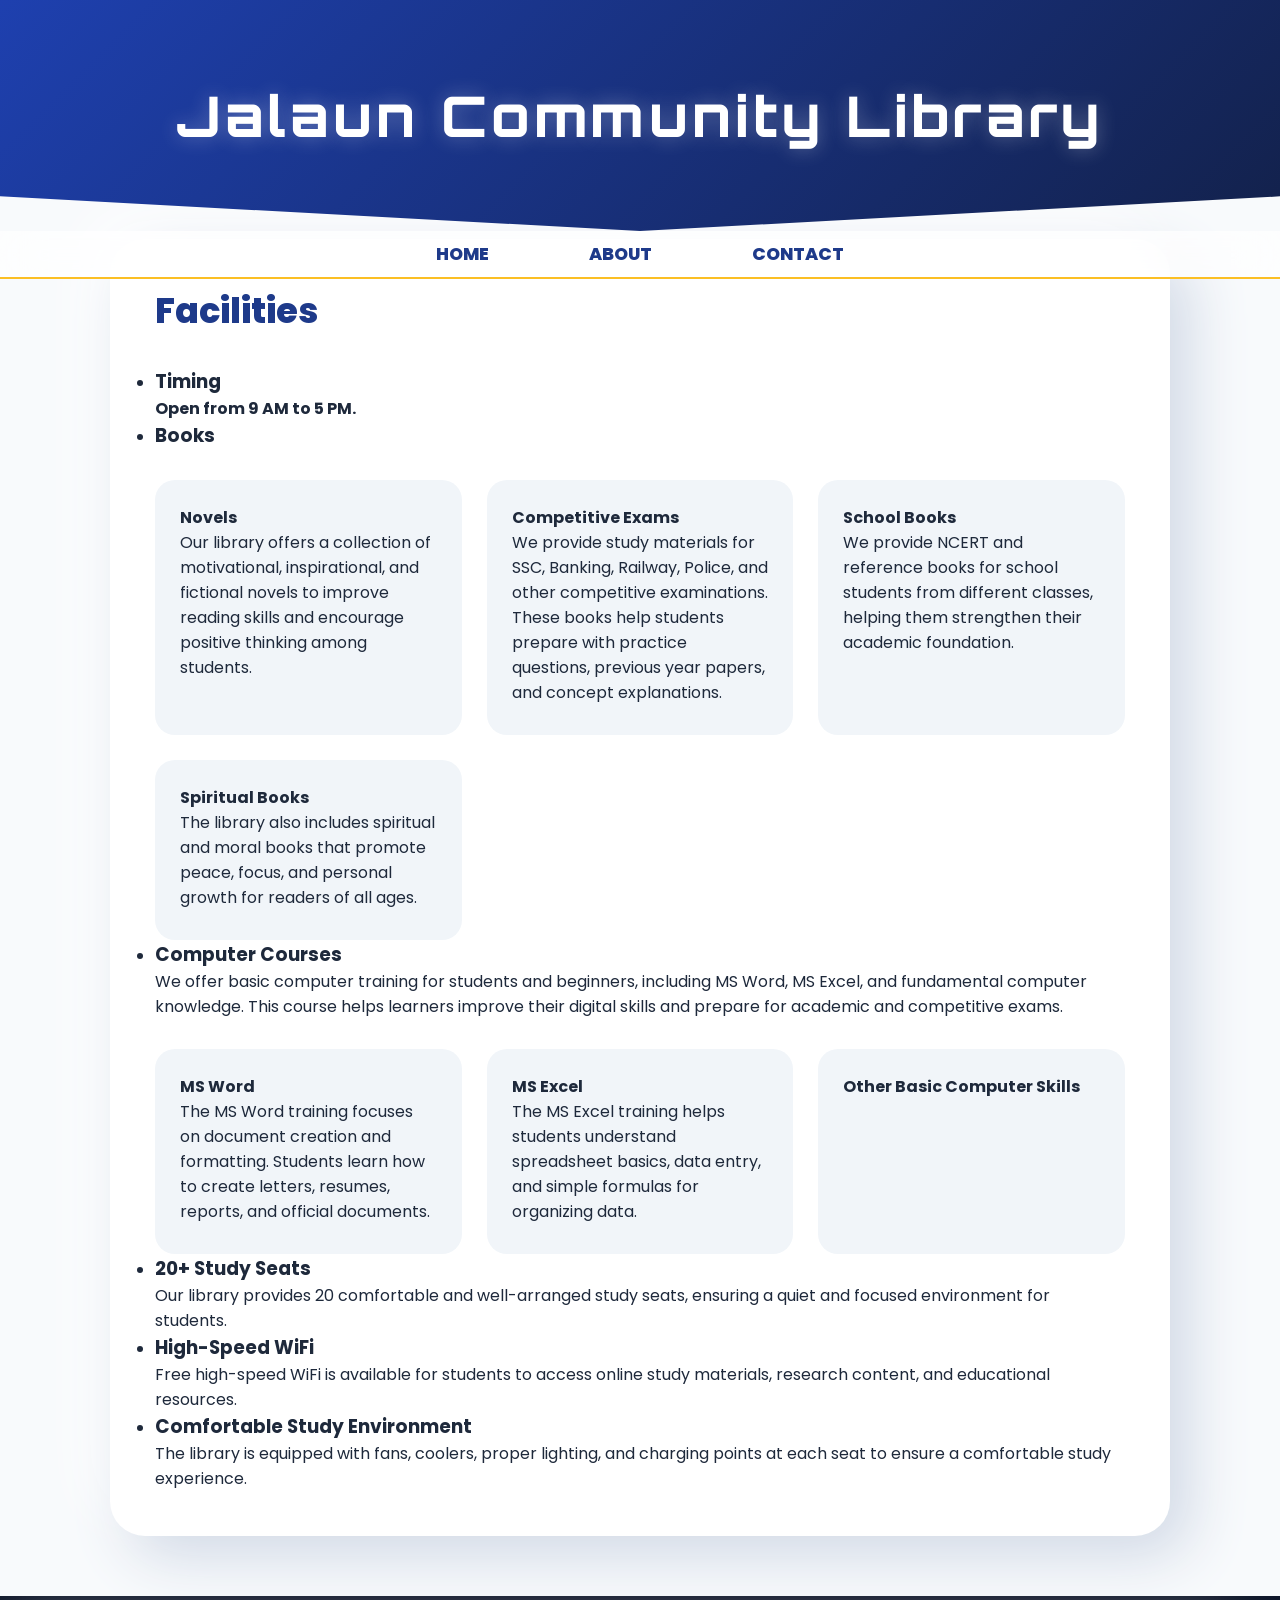
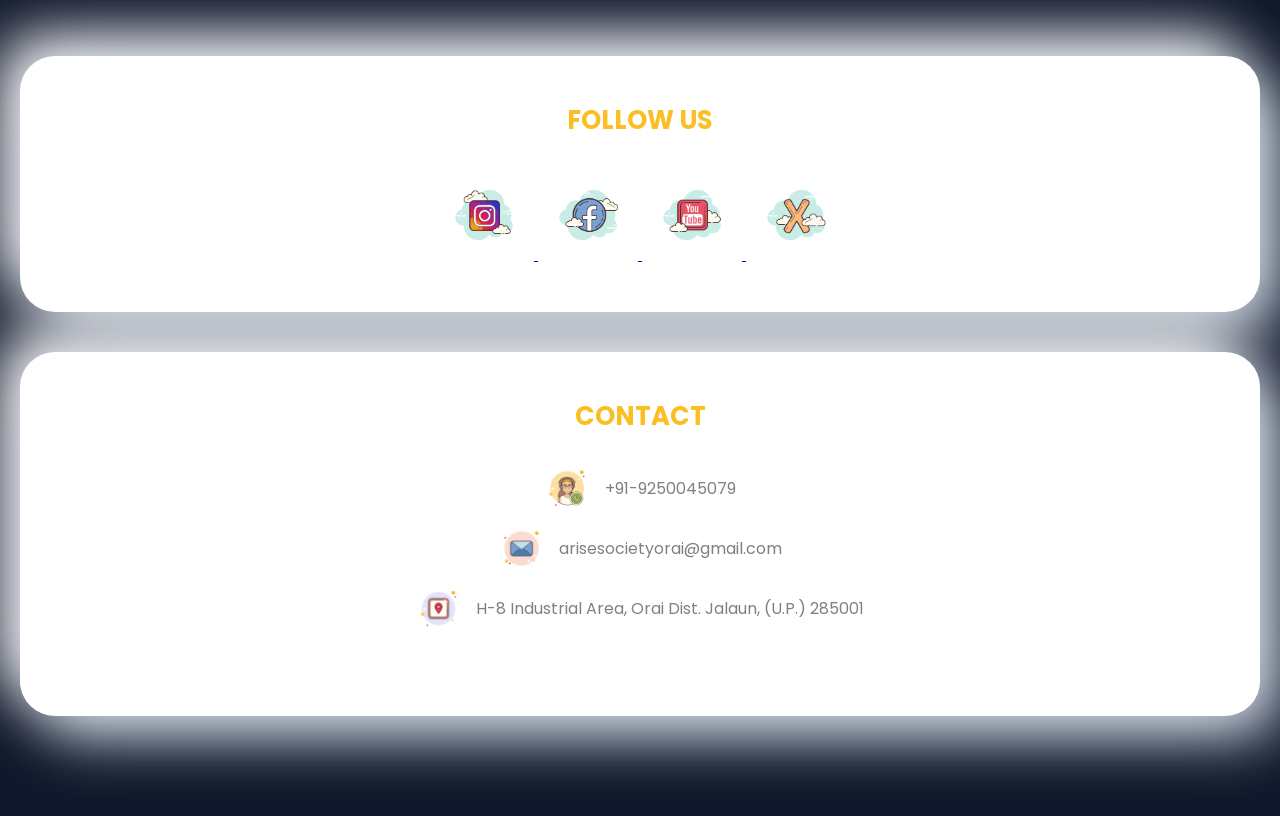
==== about.html @ aa751a75 "Update social media links in about.html" ====
<!DOCTYPE html>
<html lang="en">

<head>
    <meta charset="UTF-8">
    <meta name="viewport" content="width=device-width, initial-scale=1.0">
    <title>Jalaun Community Library</title>
    <link rel="stylesheet" href="style.css">
</head>

<body>

    <!-- Header -->
    <header>
        <h1>Jalaun Community Library</h1>
    </header>

    <!-- Navigation -->
    <nav>
        <ul>
            <li><a href="index.html">Home</a></li>
            <li><a href="about.html">About</a></li>
            <li><a href="#contact">Contact</a></li>
        </ul>
    </nav>

    <!-- Main Content -->
    <main>
        <section>
            <h2>Facilities</h2>

            <ul>

                <li>
                    <h3>Timing</h3>
                    <p><b>Open from 9 AM to 5 PM.</b></p>
                </li>

                <li>
                    <h3>Books</h3>

                    <ul>
                        <li>
                            <b>Novels</b>
                            <p>
                                Our library offers a collection of motivational, inspirational,
                                and fictional novels to improve reading skills and encourage
                                positive thinking among students.
                            </p>
                        </li>

                        <li>
                            <b>Competitive Exams</b>
                            <p>
                                We provide study materials for SSC, Banking, Railway, Police,
                                and other competitive examinations. These books help students
                                prepare with practice questions, previous year papers,
                                and concept explanations.
                            </p>
                        </li>

                        <li>
                            <b>School Books</b>
                            <p>
                                We provide NCERT and reference books for school students
                                from different classes, helping them strengthen their
                                academic foundation.
                            </p>
                        </li>

                        <li>
                            <b>Spiritual Books</b>
                            <p>
                                The library also includes spiritual and moral books
                                that promote peace, focus, and personal growth
                                for readers of all ages.
                            </p>
                        </li>
                    </ul>
                </li>

                <li>
                    <h3>Computer Courses</h3>

                    <p>
                        We offer basic computer training for students and beginners,
                        including MS Word, MS Excel, and fundamental computer knowledge.
                        This course helps learners improve their digital skills
                        and prepare for academic and competitive exams.
                    </p>

                    <ul>
                        <li>
                            <b>MS Word</b>
                            <p>
                                The MS Word training focuses on document creation and
                                formatting. Students learn how to create letters,
                                resumes, reports, and official documents.
                            </p>
                        </li>

                        <li>
                            <b>MS Excel</b>
                            <p>
                                The MS Excel training helps students understand spreadsheet
                                basics, data entry, and simple formulas for organizing data.
                            </p>
                        </li>

                        <li>
                            <b>Other Basic Computer Skills</b>
                        </li>
                    </ul>
                </li>

                <li>
                    <h3>20+ Study Seats</h3>
                    <p>
                        Our library provides 20 comfortable and well-arranged study seats,
                        ensuring a quiet and focused environment for students.
                    </p>
                </li>

                <li>
                    <h3>High-Speed WiFi</h3>
                    <p>
                        Free high-speed WiFi is available for students to access online
                        study materials, research content, and educational resources.
                    </p>
                </li>

                <li>
                    <h3>Comfortable Study Environment</h3>
                    <p>
                        The library is equipped with fans, coolers, proper lighting,
                        and charging points at each seat to ensure a comfortable
                        study experience.
                    </p>
                </li>

            </ul>

        </section>
    </main>

    <!-- Footer -->
    <footer>
      <section class="footer-socials">
        <h3>Follow Us</h3>
        <a href="https://www.instagram.com/jalauncommunitylibrary?igsh=MWRpZmloYWJ6ZzcyeA==" target="_blank">
          <img src="insta.png" alt="Instagram">
        </a>
        <a href="https://www.facebook.com" target="_blank">
          <img src="facebook.png" alt="Facebook">
        </a>
        <a href="https://youtube.com/@arisesociety?si=My3WvKkJfpGWeTZT" target="_blank">
          <img src="youtube.png" alt="Youtube">
        </a>
        <a href="https://x.com/Society2025AR?s=20" target="_blank">
          <img src="x.png" alt="X">
        </a>
      </section>
      <section id="contact">
        <h3>Contact</h3>
        <ul>
          <li>
            <a href="tel:+91-9250045079">
              <img src="call.png" alt="Telephone">
                +91-9250045079
            </a>
          </li>
          <li>
            <a href="mailto:arisesocietyorai@gmail.com">
              <img src="email.png" alt="Email">
              arisesocietyorai@gmail.com
            </a>
          </li>
          <li>
            <a href="https://www.google.com/maps/place/Phase-1,+Jalaun+Community+Library,+Orai+Industrial+Area,+H4,+Orai,+Uttar+Pradesh+285001/@26.0103082,79.4914715,15z/data=!4m6!3m5!1s0x399d793b57bba095:0x64fb9fb2b85e0419!8m2!3d26.0103082!4d79.4914715!16s%2Fg%2F11mlxmf1jv?utm_campaign=ml-ardl&g_ep=Eg1tbF8yMDI2MDIyM18wIJvbDyoASAJQAQ%3D%3D" target="_blank">
              <img src="location.png" alt="Location">
              <span>H-8 Industrial Area, Orai Dist. Jalaun, (U.P.) 285001</span>
            </a>
          </li>
        </ul>
        <p><b>© 2026 Jalaun Community Library. All rights reserved.</b></p>
      </section>
    </footer>
</body>
</html>
---- style.css ----
/* --- Google Fonts & External Libraries --- */
@import url('https://fonts.googleapis.com/css2?family=Orbitron:wght@500;800&family=Poppins:wght@300;400;600;700;800&display=swap');

:root {
    --primary: #1e3a8a;
    --accent: #fbbf24;
    --neon-glow: rgba(251, 191, 36, 0.6);
    --white: #ffffff;
    --bg-body: #f8fafc;
}

* {
    margin: 0;
    padding: 0;
    box-sizing: border-box;
    font-family: 'Poppins', sans-serif;
}

body {
    background-color: var(--bg-body);
    color: #1e293b;
    overflow-x: hidden;
}

/* --- Animated Dynamic Header --- */
header {
    background: linear-gradient(-45deg, #1e3a8a, #2563eb, #0f172a, #1e40af);
    background-size: 400% 400%;
    animation: gradientMove 15s ease infinite; /* Background dhire-dhire move hoga */
    color: var(--white);
    padding: 80px 20px;
    text-align: center;
    clip-path: polygon(0 0, 100% 0, 100% 85%, 50% 100%, 0 85%);
    box-shadow: 0 10px 30px rgba(0,0,0,0.2);
}

header h1 {
    font-family: 'Orbitron', sans-serif; /* Futuristic Font */
    font-size: 3.5rem;
    font-weight: 800;
    letter-spacing: 4px;
    animation: zoomIn 1.2s cubic-bezier(0.175, 0.885, 0.32, 1.275);
    text-shadow: 0 0 20px rgba(255,255,255,0.3);
}

/* --- Premium Magnetic Navigation --- */
nav {
    background: rgba(255, 255, 255, 0.7);
    backdrop-filter: blur(20px);
    position: sticky;
    top: 0;
    z-index: 1000;
    border-bottom: 2px solid var(--accent);
    padding: 10px 0;
}

nav ul {
    display: flex;
    justify-content: center;
    list-style: none;
}

nav ul li a {
    text-decoration: none;
    color: var(--primary);
    font-weight: 800;
    font-size: 1.1rem;
    text-transform: uppercase;
    margin: 0 25px;
    padding: 12px 25px;
    border-radius: 12px;
    position: relative;
    transition: all 0.4s cubic-bezier(0.175, 0.885, 0.32, 1.275);
}

/* Nav Hover Effect: Box Shadow & Scale */
nav ul li a:hover {
    background: var(--primary);
    color: var(--accent);
    transform: translateY(-5px) scale(1.1);
    box-shadow: 0 10px 20px rgba(30, 58, 138, 0.3);
}

/* Active Line Animation */
nav ul li a::after {
    content: '';
    position: absolute;
    bottom: 5px;
    left: 50%;
    width: 0;
    height: 3px;
    background: var(--accent);
    transition: 0.3s;
    transform: translateX(-50%);
}

nav ul li a:hover::after {
    width: 60%;
}

/* --- Modern Floating Cards --- */
main {
    max-width: 1100px;
    margin: -40px auto 60px auto;
    padding: 0 20px;
}

section {
    background: var(--white);
    padding: 45px;
    border-radius: 35px;
    margin-bottom: 40px;
    box-shadow: 20px 20px 60px #d1d9e6, -20px -20px 60px #ffffff; /* Neumorphism Look */
    animation: slideUp 1s ease-out;
    transition: 0.4s;
}

section:hover {
    transform: perspective(1000px) rotateX(2deg) translateY(-10px);
    box-shadow: 0 30px 50px rgba(0,0,0,0.1);
}

h2 {
    color: var(--primary);
    font-size: 2.2rem;
    margin-bottom: 30px;
    font-weight: 800;
}

/* --- About Page 3D Grid --- */
main section ul ul {
    display: grid;
    grid-template-columns: repeat(auto-fit, minmax(300px, 1fr));
    gap: 25px;
    margin-top: 30px;
    list-style: none;
}

main section ul ul li {
    background: #f1f5f9;
    padding: 25px;
    border-radius: 20px;
    border-bottom: 5px solid transparent;
    transition: 0.5s;
    cursor: default;
}

main section ul ul li:hover {
    background: var(--primary);
    color: var(--white);
    transform: translateY(-15px) rotateZ(1deg);
    border-bottom: 5px solid var(--accent);
    box-shadow: 0 15px 35px rgba(30, 58, 138, 0.4);
}

main section ul ul li h3 {
    transition: 0.3s;
}

main section ul ul li:hover h3 {
    color: var(--accent);
}

/* --- Ultra-Glow Button --- */
a[href="#"] {
    display: inline-block;
    background: var(--accent);
    color: var(--primary);
    padding: 15px 40px;
    border-radius: 50px;
    text-decoration: none;
    font-weight: 800;
    text-transform: uppercase;
    margin-top: 45px; /* Spacing fix kiya timing se door karne ke liye */
    box-shadow: 0 8px 20px rgba(251, 191, 36, 0.3);
    animation: glowEffect 2s infinite;
    transition: 0.3s;
}

/* --- Footer (Heading & Icon Fix) --- */
footer {
    background: #0f172a;
    color: var(--white);
    padding: 60px 20px;
    text-align: center;
    margin-top: auto;
}

/* Footer Headings ab dikhengi */
footer h3 {
    color: var(--accent) !important;
    font-size: 1.6rem;
    margin-bottom: 30px;
    text-transform: uppercase;
}

/* Icons 10px bade kiye (60px se 70px) */
.footer-socials a img {
    width: 70px; 
    height: 70px;
    margin: 10px 15px;
    transition: transform 0.6s cubic-bezier(0.175, 0.885, 0.32, 1.275);
}

.footer-socials a img:hover {
    transform: rotate(360deg) scale(1.4);
    filter: drop-shadow(0 0 15px var(--accent));
}

#contact ul {
    list-style: none;
    margin-top: 20px;
}

#contact ul li a {
    color: grey;
    text-decoration: none;
    display: flex;
    align-items: center;
    justify-content: center;
    gap: 15px;
    margin-bottom: 15px;
}

#contact img {
    width: 45px;
}

/* --- Advanced Keyframes --- */
@keyframes gradientMove {
    0% { background-position: 0% 50%; }
    50% { background-position: 100% 50%; }
    100% { background-position: 0% 50%; }
}

@keyframes zoomIn {
    from { opacity: 0; transform: scale(0.5); }
    to { opacity: 1; transform: scale(1); }
}

@keyframes slideUp {
    from { opacity: 0; transform: translateY(50px); }
    to { opacity: 1; transform: translateY(0); }
}

@keyframes glowEffect {
    0%, 100% { box-shadow: 0 0 15px var(--neon-glow); }
    50% { box-shadow: 0 0 35px var(--accent); }
}

/* Responsive Fix */
@media (max-width: 768px) {
    header h1 { font-size: 2.2rem; }
    nav ul { flex-direction: column; }
    nav ul li { margin: 10px 0; }
    main { margin-top: 20px; }
}
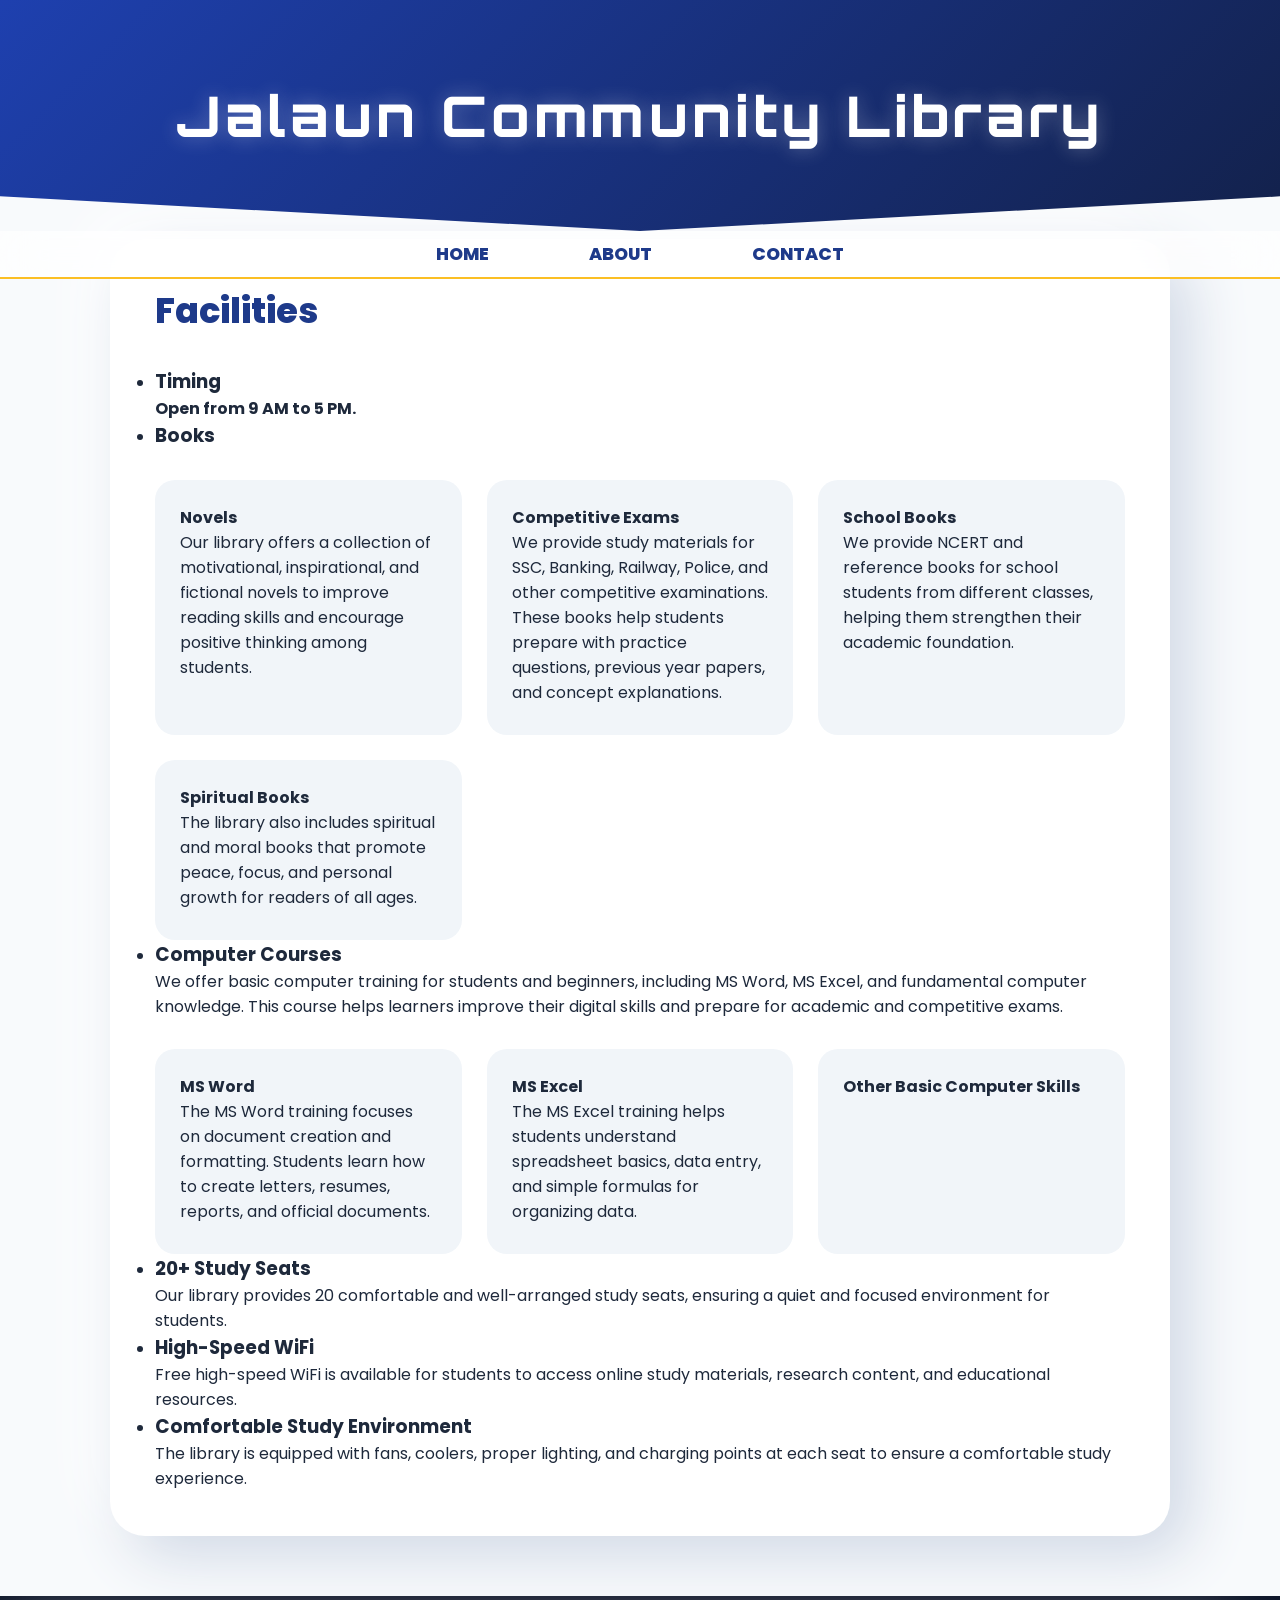
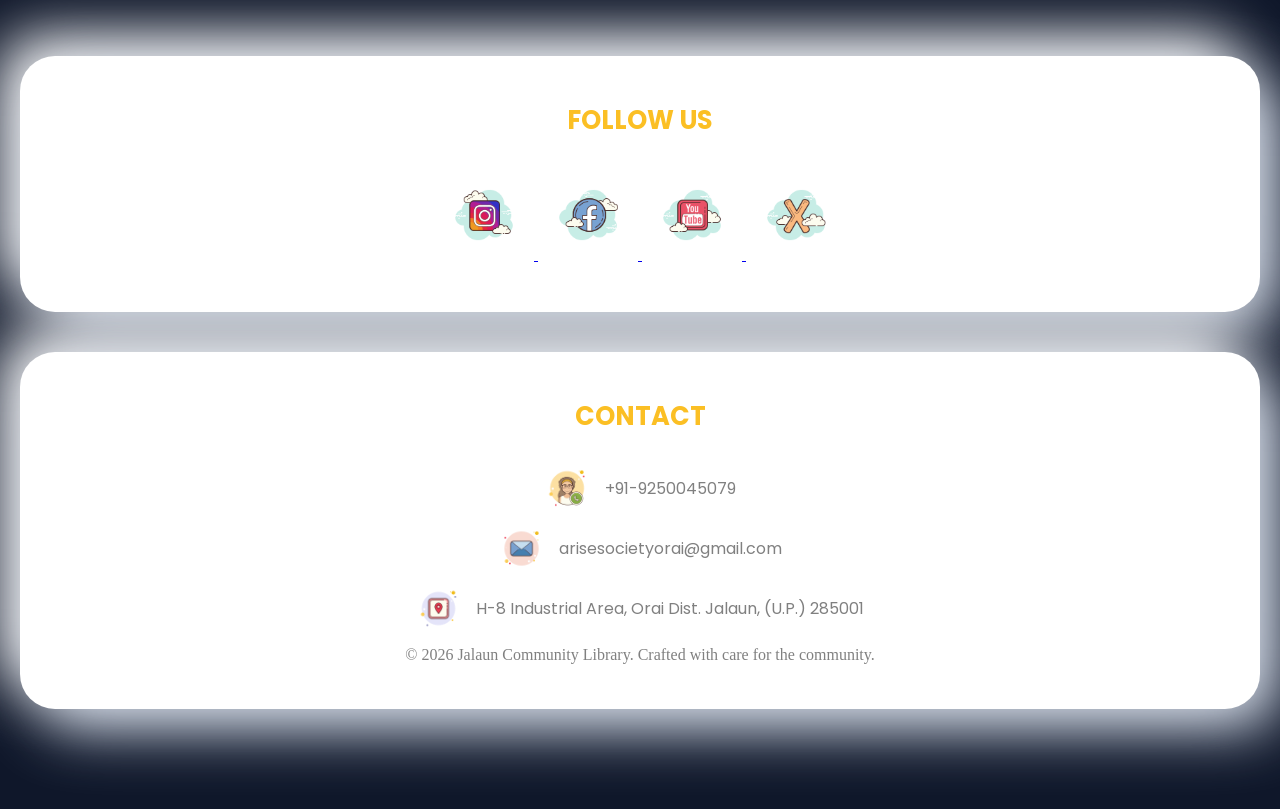
==== commit f4039a92: "Modify footer copyright text Updated copyright notice to include a crafted message." ====
--- a/about.html
+++ b/about.html
@@ -20,7 +20,7 @@
         <ul>
             <li><a href="index.html">Home</a></li>
             <li><a href="about.html">About</a></li>
-            <li><a href="#contact">Contact</a></li>
+            <li><a href="contact.html">Contact</a></li>
         </ul>
     </nav>
 
@@ -182,7 +182,7 @@
             </a>
           </li>
         </ul>
-        <p><b>© 2026 Jalaun Community Library. All rights reserved.</b></p>
+        <p>&copy; 2026 Jalaun Community Library. Crafted with care for the community.</p>
       </section>
     </footer>
 </body>
--- a/style.css
+++ b/style.css
@@ -225,6 +225,10 @@
 #contact img {
     width: 45px;
 }
+#contact p {
+  color:grey;
+  font-family:fantasy;
+}
 
 /* --- Advanced Keyframes --- */
 @keyframes gradientMove {
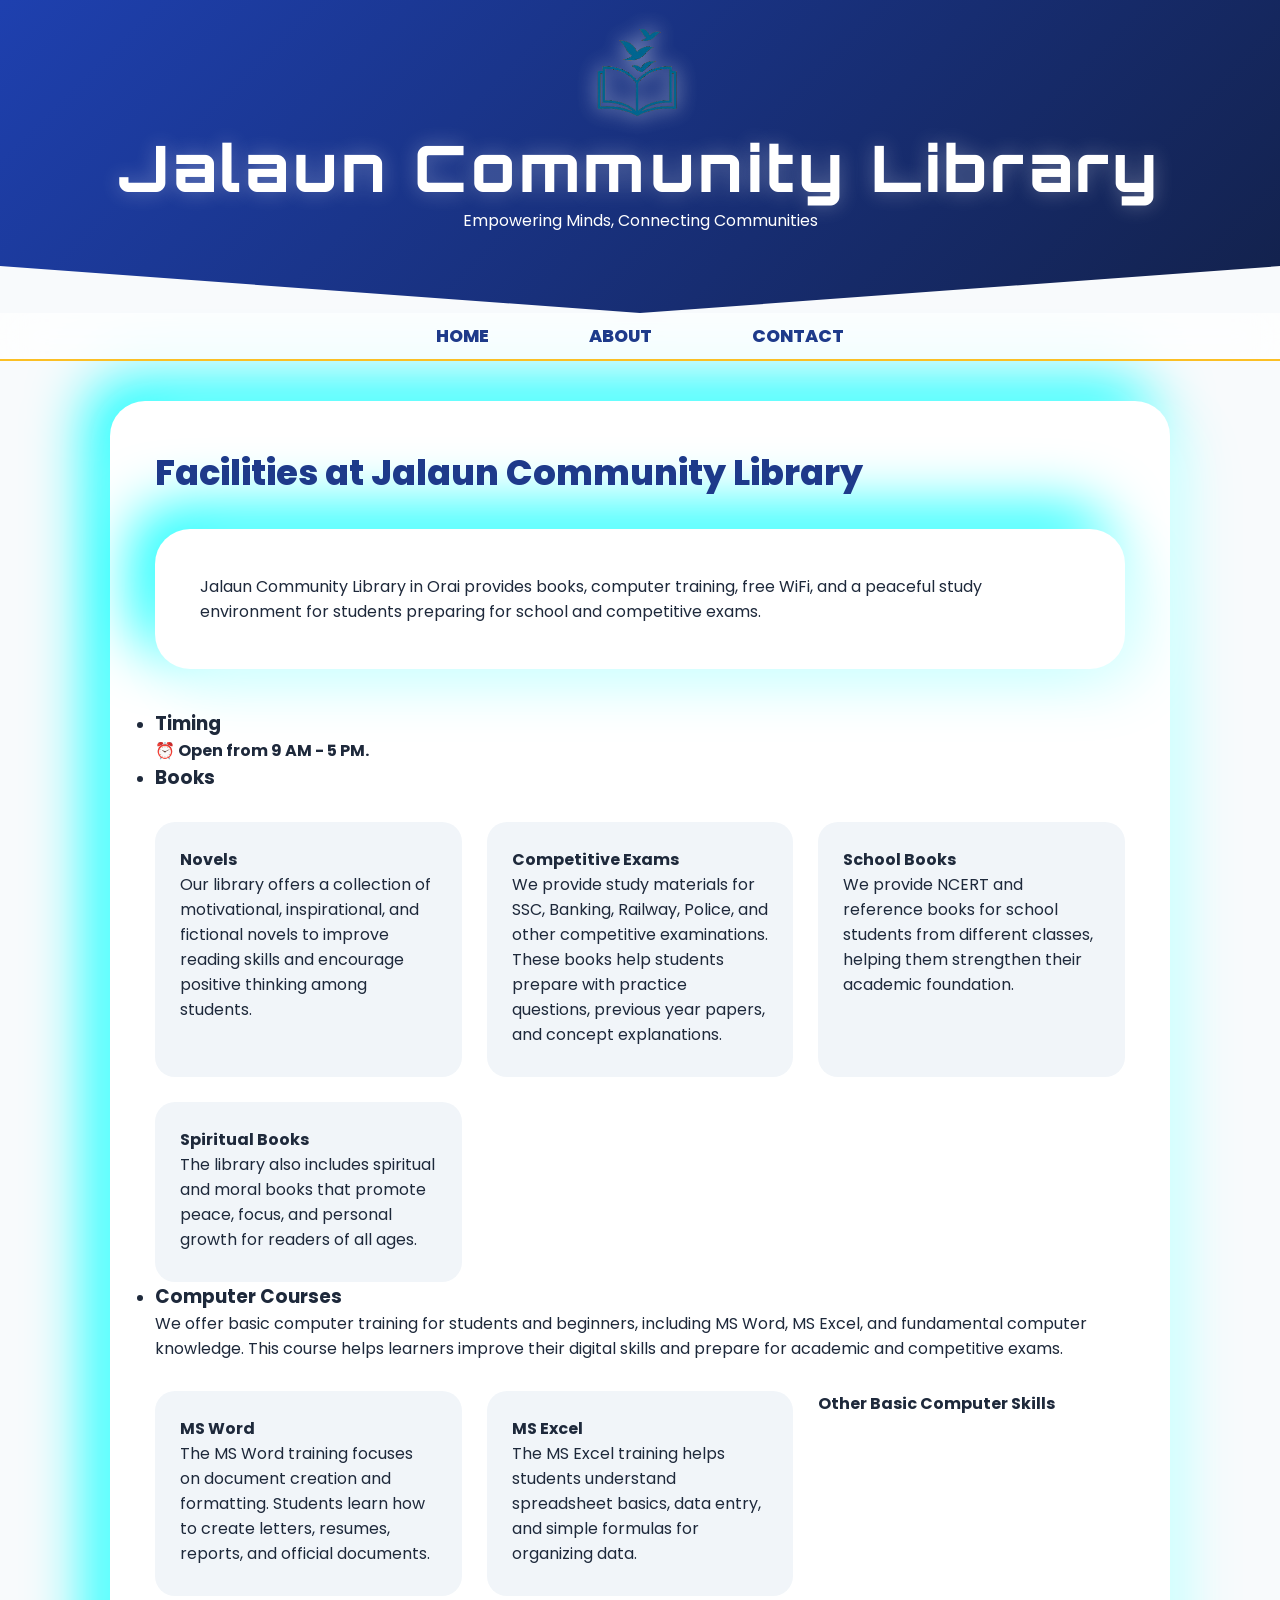
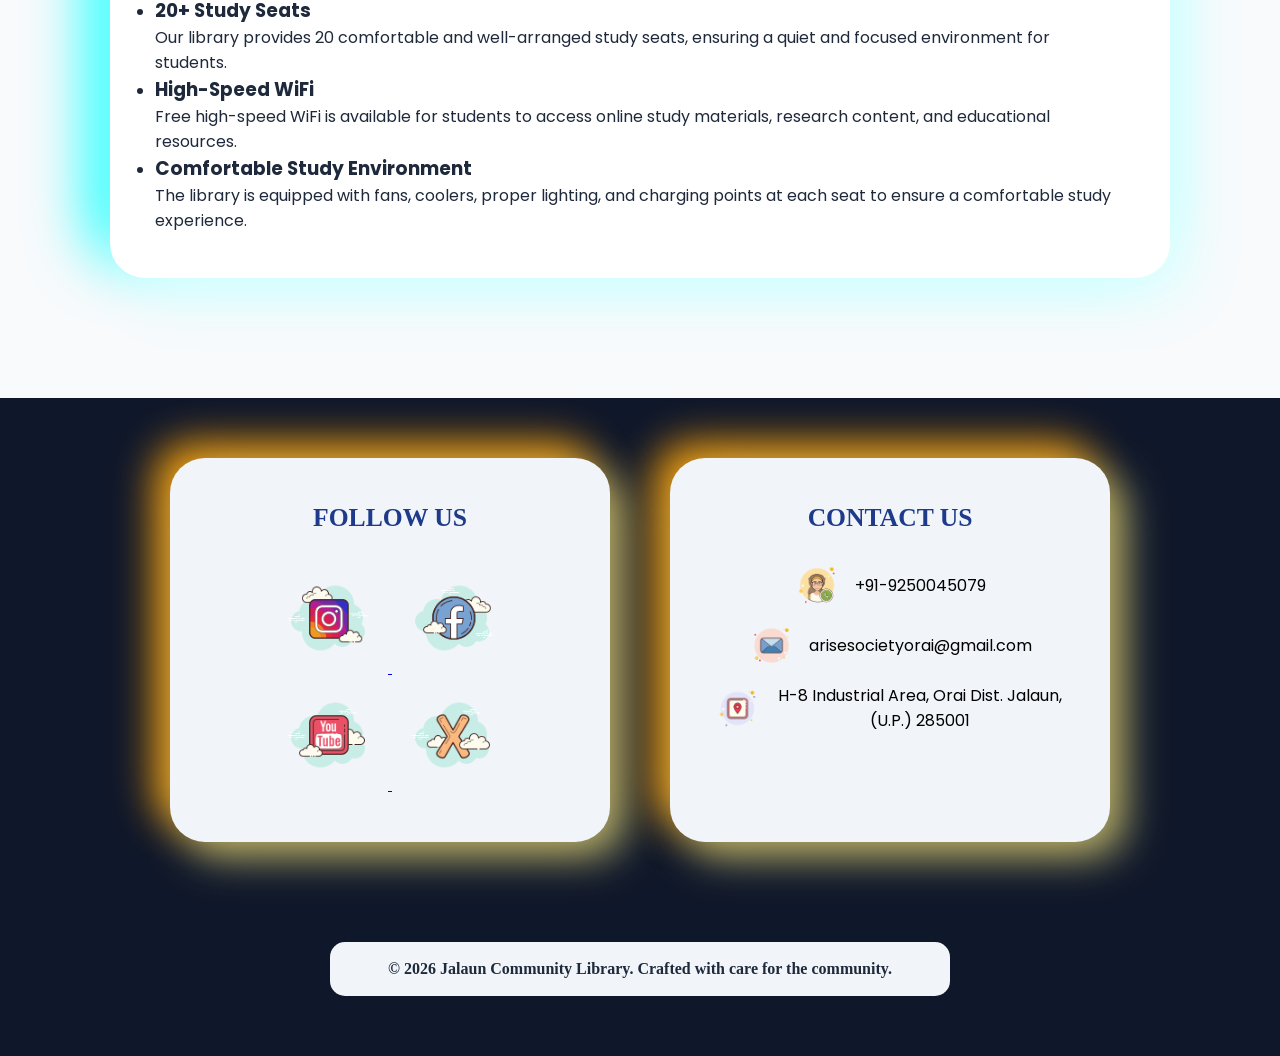
==== commit c292cfb0: "Add files via upload Signed-off-by: Anand Kumar  <as1273534@gmail.com>" ====
--- a/about.html
+++ b/about.html
@@ -5,42 +5,59 @@
     <meta charset="UTF-8">
     <meta name="viewport" content="width=device-width, initial-scale=1.0">
     <title>Jalaun Community Library</title>
+    <meta name="description" content="Explore the facilities of Jalaun Community Library in Orai including book collections, study seats, computer classes, free WiFi, and a peaceful study environment for students.">
+
+    <meta name="keywords" content="Jalaun Community Library Facilities, Library Orai, Study Library Jalaun, Computer Classes Orai, Competitive Exam Books Library">
+
+    <meta name="author" content="Jalaun Community Library">
+
+    <meta name="robots" content="index, follow">
+
+    <link rel="canonical" href="https://jalauncommunitylibrary.org/about.html">
+
     <link rel="stylesheet" href="style.css">
 </head>
 
 <body>
 
     <!-- Header -->
-    <header>
-        <h1>Jalaun Community Library</h1>
+    <header class="main_header">
+      <img class="icon_img" src="libraryicon.png" alt="Jalaun Community Library Logo">
+      <h1>Jalaun Community Library</h1>
+      <p>Empowering Minds, Connecting Communities</p>
     </header>
 
     <!-- Navigation -->
-    <nav>
-        <ul>
-            <li><a href="index.html">Home</a></li>
-            <li><a href="about.html">About</a></li>
-            <li><a href="contact.html">Contact</a></li>
-        </ul>
+       <nav class="main_nav">
+      <ul class="nav_list">
+        <li><a href="index.html" class="nav_link">Home</a></li>
+        <li><a href="about.html" class="nav_link">About</a></li>
+        <li><a href="contact.html" class="nav_link">Contact</a></li>
+      </ul>
     </nav>
 
     <!-- Main Content -->
-    <main>
-        <section>
-            <h2>Facilities</h2>
-
+    <main class="main_card">
+        <section class="main_section">
+            <h2>Facilities at Jalaun Community Library</h2>
+            <div class="main_section">
+              <p>
+              Jalaun Community Library in Orai provides books, computer training, free WiFi,
+              and a peaceful study environment for students preparing for school and competitive exams.
+              </p>
+            </div>
             <ul>
 
                 <li>
                     <h3>Timing</h3>
-                    <p><b>Open from 9 AM to 5 PM.</b></p>
+                    <p><b>⏰ Open from 9 AM - 5 PM.</b></p>
                 </li>
 
                 <li>
                     <h3>Books</h3>
 
-                    <ul>
-                        <li>
+                    <ul class="about_grid">
+                        <li class="about_grid_list">
                             <b>Novels</b>
                             <p>
                                 Our library offers a collection of motivational, inspirational,
@@ -49,7 +66,7 @@
                             </p>
                         </li>
 
-                        <li>
+                        <li class="about_grid_list">
                             <b>Competitive Exams</b>
                             <p>
                                 We provide study materials for SSC, Banking, Railway, Police,
@@ -59,7 +76,7 @@
                             </p>
                         </li>
 
-                        <li>
+                        <li class="about_grid_list">
                             <b>School Books</b>
                             <p>
                                 We provide NCERT and reference books for school students
@@ -68,7 +85,7 @@
                             </p>
                         </li>
 
-                        <li>
+                        <li class="about_grid_list">
                             <b>Spiritual Books</b>
                             <p>
                                 The library also includes spiritual and moral books
@@ -89,8 +106,8 @@
                         and prepare for academic and competitive exams.
                     </p>
 
-                    <ul>
-                        <li>
+                    <ul class="about_grid">
+                        <li class="about_grid_list">
                             <b>MS Word</b>
                             <p>
                                 The MS Word training focuses on document creation and
@@ -99,7 +116,7 @@
                             </p>
                         </li>
 
-                        <li>
+                        <li class="about_grid_list">
                             <b>MS Excel</b>
                             <p>
                                 The MS Excel training helps students understand spreadsheet
@@ -145,23 +162,23 @@
 
     <!-- Footer -->
     <footer>
-      <section class="footer-socials">
+      <section class="main_section footer-socials">
         <h3>Follow Us</h3>
         <a href="https://www.instagram.com/jalauncommunitylibrary?igsh=MWRpZmloYWJ6ZzcyeA==" target="_blank">
-          <img src="insta.png" alt="Instagram">
+          <img src="insta.png" alt="Jalaun Community Library Instagram">
         </a>
         <a href="https://www.facebook.com" target="_blank">
-          <img src="facebook.png" alt="Facebook">
+          <img src="facebook.png" alt="Jalaun Community Library Facebook Page">
         </a>
         <a href="https://youtube.com/@arisesociety?si=My3WvKkJfpGWeTZT" target="_blank">
-          <img src="youtube.png" alt="Youtube">
+          <img src="youtube.png" alt="ARISE Society Youtube Channel">
         </a>
         <a href="https://x.com/Society2025AR?s=20" target="_blank">
-          <img src="x.png" alt="X">
+          <img src="x.png" alt="x account">
         </a>
       </section>
-      <section id="contact">
-        <h3>Contact</h3>
+      <section id="contact" class="main_section">
+        <h3>Contact Us</h3>
         <ul>
           <li>
             <a href="tel:+91-9250045079">
@@ -178,12 +195,15 @@
           <li>
             <a href="https://www.google.com/maps/place/Phase-1,+Jalaun+Community+Library,+Orai+Industrial+Area,+H4,+Orai,+Uttar+Pradesh+285001/@26.0103082,79.4914715,15z/data=!4m6!3m5!1s0x399d793b57bba095:0x64fb9fb2b85e0419!8m2!3d26.0103082!4d79.4914715!16s%2Fg%2F11mlxmf1jv?utm_campaign=ml-ardl&g_ep=Eg1tbF8yMDI2MDIyM18wIJvbDyoASAJQAQ%3D%3D" target="_blank">
               <img src="location.png" alt="Location">
-              <span>H-8 Industrial Area, Orai Dist. Jalaun, (U.P.) 285001</span>
+              <p>H-8 Industrial Area, Orai Dist. Jalaun, (U.P.) 285001</p>
             </a>
           </li>
         </ul>
-        <p>&copy; 2026 Jalaun Community Library. Crafted with care for the community.</p>
       </section>
+      <div class="copyright">
+        <span>&copy; 2026 Jalaun Community Library. Crafted with care for the community.
+        </span>
+      </div>
     </footer>
 </body>
-</html>
+</html>
--- a/style.css
+++ b/style.css
@@ -9,6 +9,8 @@
     --bg-body: #f8fafc;
 }
 
+
+
 * {
     margin: 0;
     padding: 0;
@@ -23,28 +25,34 @@
 }
 
 /* --- Animated Dynamic Header --- */
-header {
+.main_header {
     background: linear-gradient(-45deg, #1e3a8a, #2563eb, #0f172a, #1e40af);
     background-size: 400% 400%;
     animation: gradientMove 15s ease infinite; /* Background dhire-dhire move hoga */
     color: var(--white);
-    padding: 80px 20px;
+    padding:20px 20px 80px 20px;
     text-align: center;
     clip-path: polygon(0 0, 100% 0, 100% 85%, 50% 100%, 0 85%);
     box-shadow: 0 10px 30px rgba(0,0,0,0.2);
 }
 
-header h1 {
+h1 {
     font-family: 'Orbitron', sans-serif; /* Futuristic Font */
-    font-size: 3.5rem;
+    font-size: 5vw;
     font-weight: 800;
     letter-spacing: 4px;
     animation: zoomIn 1.2s cubic-bezier(0.175, 0.885, 0.32, 1.275);
     text-shadow: 0 0 20px rgba(255,255,255,0.3);
 }
+.icon_img {
+    width: 100px;
+    height: 100px;
+    animation: zoomIn 1.2s cubic-bezier(0.175,0.885 , 0.32 , 1.275);
+    filter: drop-shadow(0 0 10px rgba(255,255,255,0.7));
+}
 
 /* --- Premium Magnetic Navigation --- */
-nav {
+.main_nav {
     background: rgba(255, 255, 255, 0.7);
     backdrop-filter: blur(20px);
     position: sticky;
@@ -54,13 +62,13 @@
     padding: 10px 0;
 }
 
-nav ul {
+.nav_list {
     display: flex;
     justify-content: center;
     list-style: none;
 }
 
-nav ul li a {
+.nav_link {
     text-decoration: none;
     color: var(--primary);
     font-weight: 800;
@@ -74,7 +82,7 @@
 }
 
 /* Nav Hover Effect: Box Shadow & Scale */
-nav ul li a:hover {
+.nav_link:hover {
     background: var(--primary);
     color: var(--accent);
     transform: translateY(-5px) scale(1.1);
@@ -82,7 +90,7 @@
 }
 
 /* Active Line Animation */
-nav ul li a::after {
+.nav_link::after {
     content: '';
     position: absolute;
     bottom: 5px;
@@ -94,28 +102,28 @@
     transform: translateX(-50%);
 }
 
-nav ul li a:hover::after {
+.nav_link:hover::after {
     width: 60%;
 }
 
 /* --- Modern Floating Cards --- */
-main {
+.main_card {
     max-width: 1100px;
-    margin: -40px auto 60px auto;
-    padding: 0 20px;
-}
-
-section {
+    margin: 20px auto 60px auto;
+    padding: 20px;
+}
+
+.main_section {
     background: var(--white);
-    padding: 45px;
+    padding:45px;
     border-radius: 35px;
     margin-bottom: 40px;
-    box-shadow: 20px 20px 60px #d1d9e6, -20px -20px 60px #ffffff; /* Neumorphism Look */
+    box-shadow: 20px 20px 60px #E0FFFF, -20px -20px 60px #00FFFF; /* Neumorphism Look */
     animation: slideUp 1s ease-out;
     transition: 0.4s;
 }
 
-section:hover {
+.main_section:hover {
     transform: perspective(1000px) rotateX(2deg) translateY(-10px);
     box-shadow: 0 30px 50px rgba(0,0,0,0.1);
 }
@@ -127,8 +135,60 @@
     font-weight: 800;
 }
 
+.library_intro{
+    display:flex;
+    gap:40px;
+    align-items:center;
+}
+.library_intro--right{
+    flex-direction: row-reverse;
+}
+
+.gallery_section{
+    margin-top:40px;
+}
+.gallery_section h2{
+  text-align: center;
+}
+
+.gallery_grid{
+    display:grid;
+    grid-template-columns: repeat(4,1fr);
+    gap:15px;
+}
+
+/* Sirf gallery.html */
+.gallery_page .gallery_grid{
+    grid-template-columns: repeat(5,1fr);
+}
+
+.gallery_grid img{
+    width:100%;
+    height:160px;
+    object-fit:cover;
+    border-radius:10px;
+}
+
+.view_all{
+    display:flex;
+    align-items:center;
+    justify-content:center;
+    text-align: center;
+    background:#f2f2f2;
+    border-radius:10px;
+    font-weight:600;
+}
+
+.view_all a{
+    text-decoration:none;
+    color:#333;
+    text-align:center;
+    width:100%;
+}
+
+
 /* --- About Page 3D Grid --- */
-main section ul ul {
+.about_grid {
     display: grid;
     grid-template-columns: repeat(auto-fit, minmax(300px, 1fr));
     gap: 25px;
@@ -136,7 +196,7 @@
     list-style: none;
 }
 
-main section ul ul li {
+.about_grid_list {
     background: #f1f5f9;
     padding: 25px;
     border-radius: 20px;
@@ -145,7 +205,7 @@
     cursor: default;
 }
 
-main section ul ul li:hover {
+.about_grid_list:hover {
     background: var(--primary);
     color: var(--white);
     transform: translateY(-15px) rotateZ(1deg);
@@ -153,16 +213,17 @@
     box-shadow: 0 15px 35px rgba(30, 58, 138, 0.4);
 }
 
-main section ul ul li h3 {
+h3 {
     transition: 0.3s;
 }
 
-main section ul ul li:hover h3 {
+.about_grid_list:hover h3 {
     color: var(--accent);
 }
 
+
 /* --- Ultra-Glow Button --- */
-a[href="#"] {
+a[href="https://docs.google.com/forms/d/e/1FAIpQLSf2CYbp6UCN3HZZQZBgRJLe7OfTXqX4nN_rKwlwOrmLwPAEdA/viewform"] {
     display: inline-block;
     background: var(--accent);
     color: var(--primary);
@@ -185,19 +246,38 @@
     text-align: center;
     margin-top: auto;
 }
-
+/* Footer layout fix (Follow + Contact side by side) */
+footer {
+    display: flex;
+    flex-wrap: wrap;
+    justify-content: center;
+    gap: 60px;
+    margin-top: auto;
+}
+
+footer .main_section{
+  background:#f1f5f9;
+  box-shadow: 15px 15px 40px #b3ad6b, -15px -15px 40px #f59e0b;
+}
+
+footer .footer-socials,
+footer #contact {
+    flex: 1 1 450px;
+    max-width: 440px;
+}
 /* Footer Headings ab dikhengi */
 footer h3 {
-    color: var(--accent) !important;
+    color: #1e3a8a!important;
     font-size: 1.6rem;
     margin-bottom: 30px;
     text-transform: uppercase;
+    font-family: fantasy;
 }
 
 /* Icons 10px bade kiye (60px se 70px) */
 .footer-socials a img {
-    width: 70px; 
-    height: 70px;
+    width: 90px; 
+    height: 90px;
     margin: 10px 15px;
     transition: transform 0.6s cubic-bezier(0.175, 0.885, 0.32, 1.275);
 }
@@ -213,7 +293,7 @@
 }
 
 #contact ul li a {
-    color: grey;
+    color: black;
     text-decoration: none;
     display: flex;
     align-items: center;
@@ -225,11 +305,22 @@
 #contact img {
     width: 45px;
 }
-#contact p {
-  color:grey;
-  font-family:fantasy;
-}
-
+
+/* Copyright text */
+.copyright{
+    background: #f1f5f9;
+    color: #1e293b;
+    padding: 18px;
+    margin-top: 25px;
+    text-align: center;
+    border-radius: 15px;
+    font-weight: 600;
+    width: 50%;
+    margin: auto;
+}
+.copyright span{
+    font-family: fantasy;
+}
 /* --- Advanced Keyframes --- */
 @keyframes gradientMove {
     0% { background-position: 0% 50%; }
@@ -258,4 +349,18 @@
     nav ul { flex-direction: column; }
     nav ul li { margin: 10px 0; }
     main { margin-top: 20px; }
-}
+    .copyright{
+      width: 100%;
+    }
+    .library_intro{
+        flex-direction:column;
+        text-align:center;
+    }
+    .gallery_grid{
+      grid-template-columns: repeat(2,1fr);
+      }/* mobile me 2 images */
+    .gallery_page .gallery_grid{
+        grid-template-columns: repeat(2,1fr);
+    }
+}
+
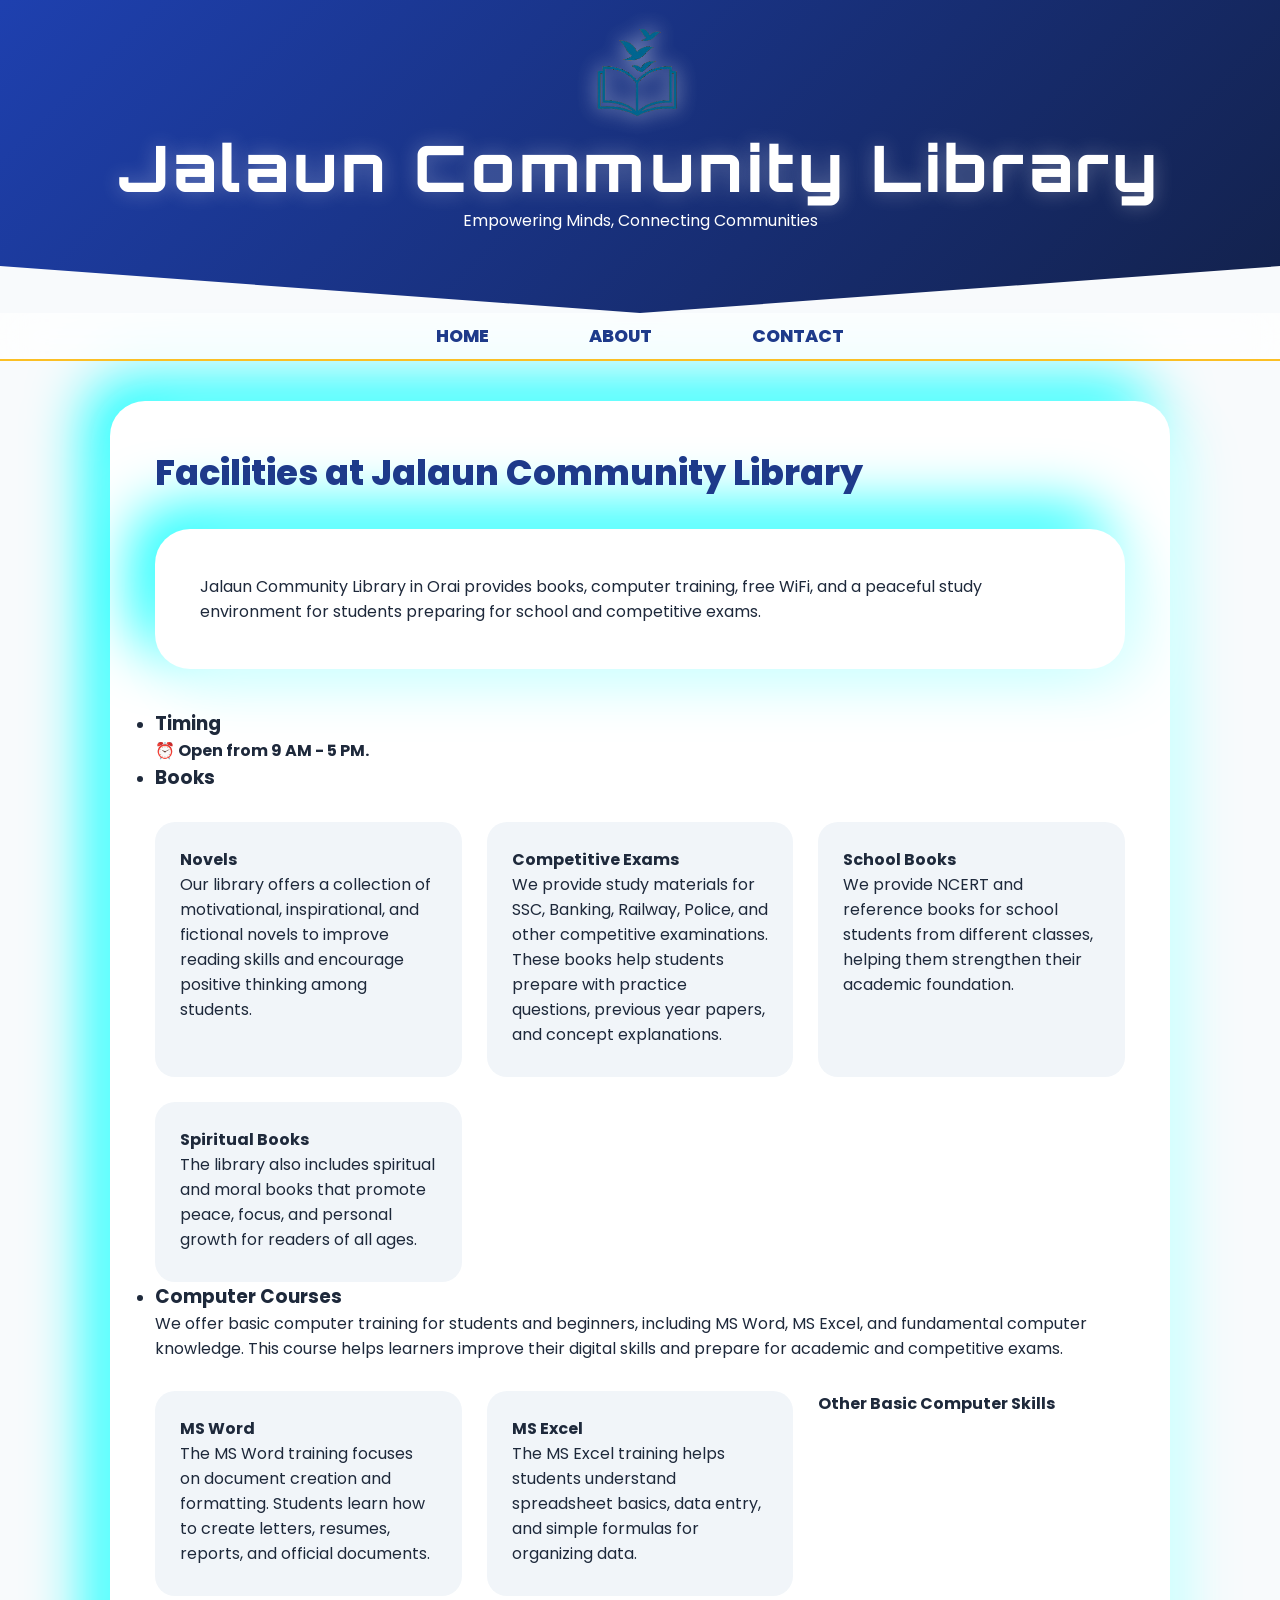
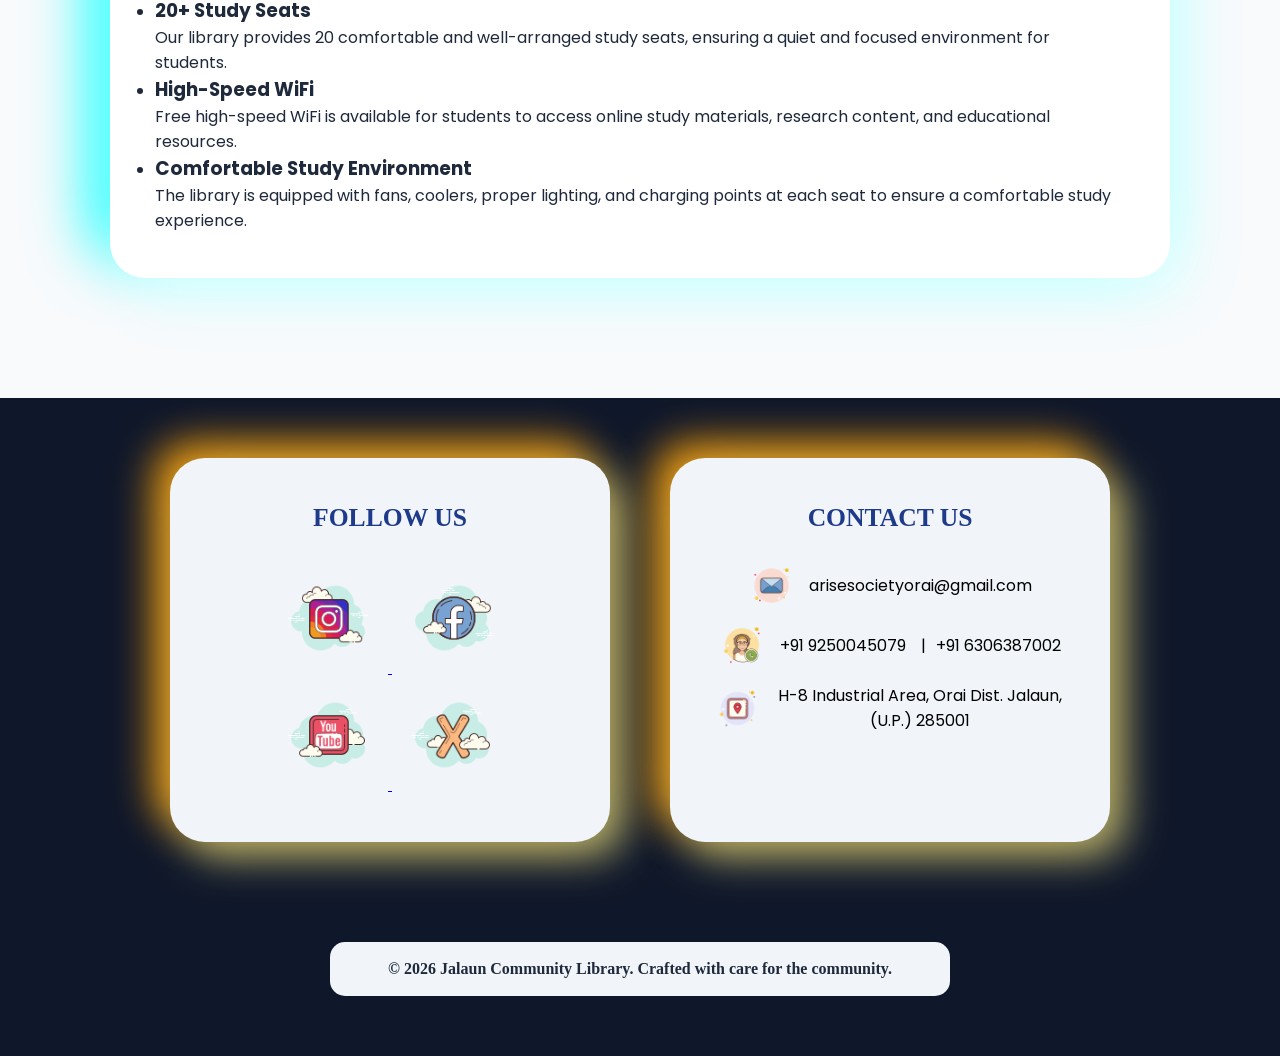
==== commit 0c860212: "Modify contact section with additional phone numbers Updated contact information with new phone numb" ====
--- a/about.html
+++ b/about.html
@@ -181,15 +181,20 @@
         <h3>Contact Us</h3>
         <ul>
           <li>
-            <a href="tel:+91-9250045079">
-              <img src="call.png" alt="Telephone">
-                +91-9250045079
+            <a href="mailto:arisesocietyorai@gmail.com">
+              <img src="email.png" alt="Email">
+              arisesocietyorai@gmail.com
             </a>
           </li>
           <li>
-            <a href="mailto:arisesocietyorai@gmail.com">
-              <img src="email.png" alt="Email">
-              arisesocietyorai@gmail.com
+            <a href="tel:+919250045079">
+              <img src="call.png" alt="Telephone">
+                +91 9250045079
+              <span>|</span>
+
+              <a href="tel:+916306387002">
+                +91 6306387002
+              </a>
             </a>
           </li>
           <li>
@@ -206,4 +211,4 @@
       </div>
     </footer>
 </body>
-</html>+</html>
--- a/style.css
+++ b/style.css
@@ -290,6 +290,13 @@
 #contact ul {
     list-style: none;
     margin-top: 20px;
+}
+
+#contact ul li {
+    display: flex;
+    justify-content: center;
+    align-items: center;
+    gap: 10px;
 }
 
 #contact ul li a {
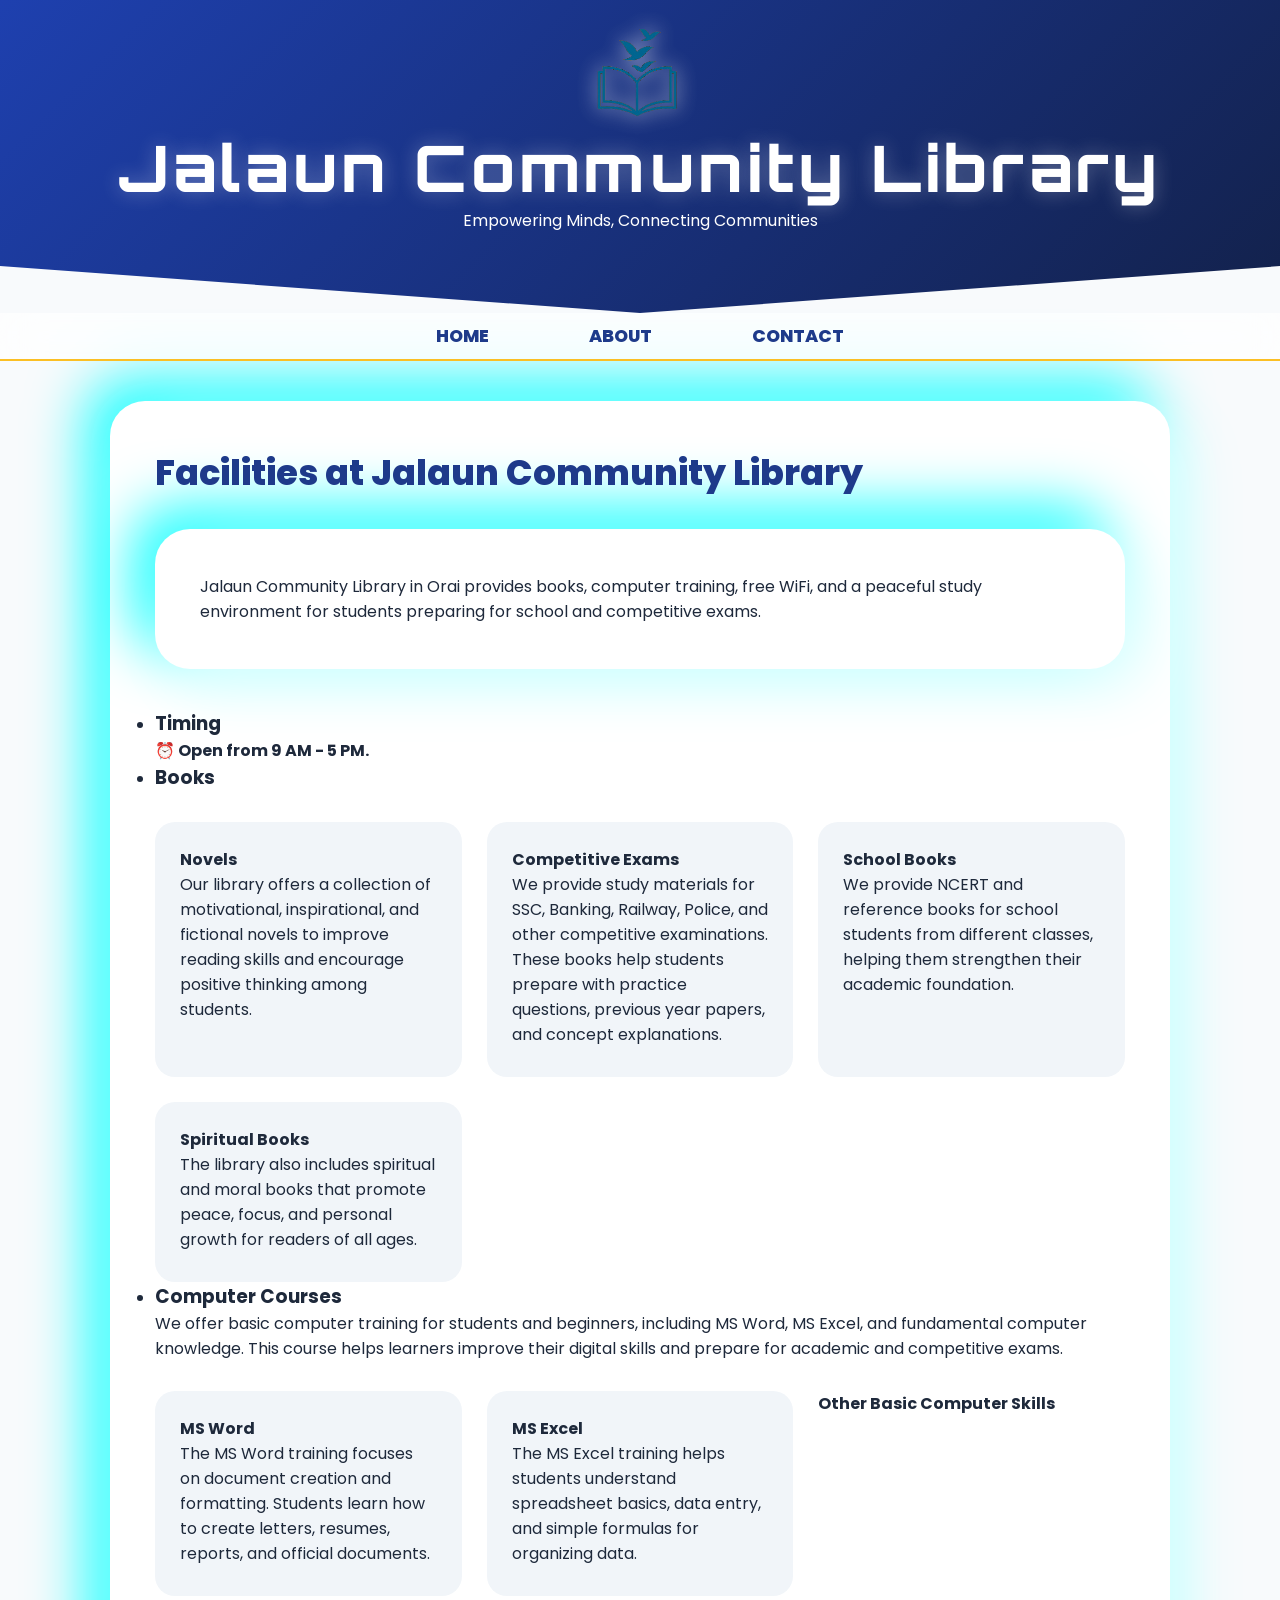
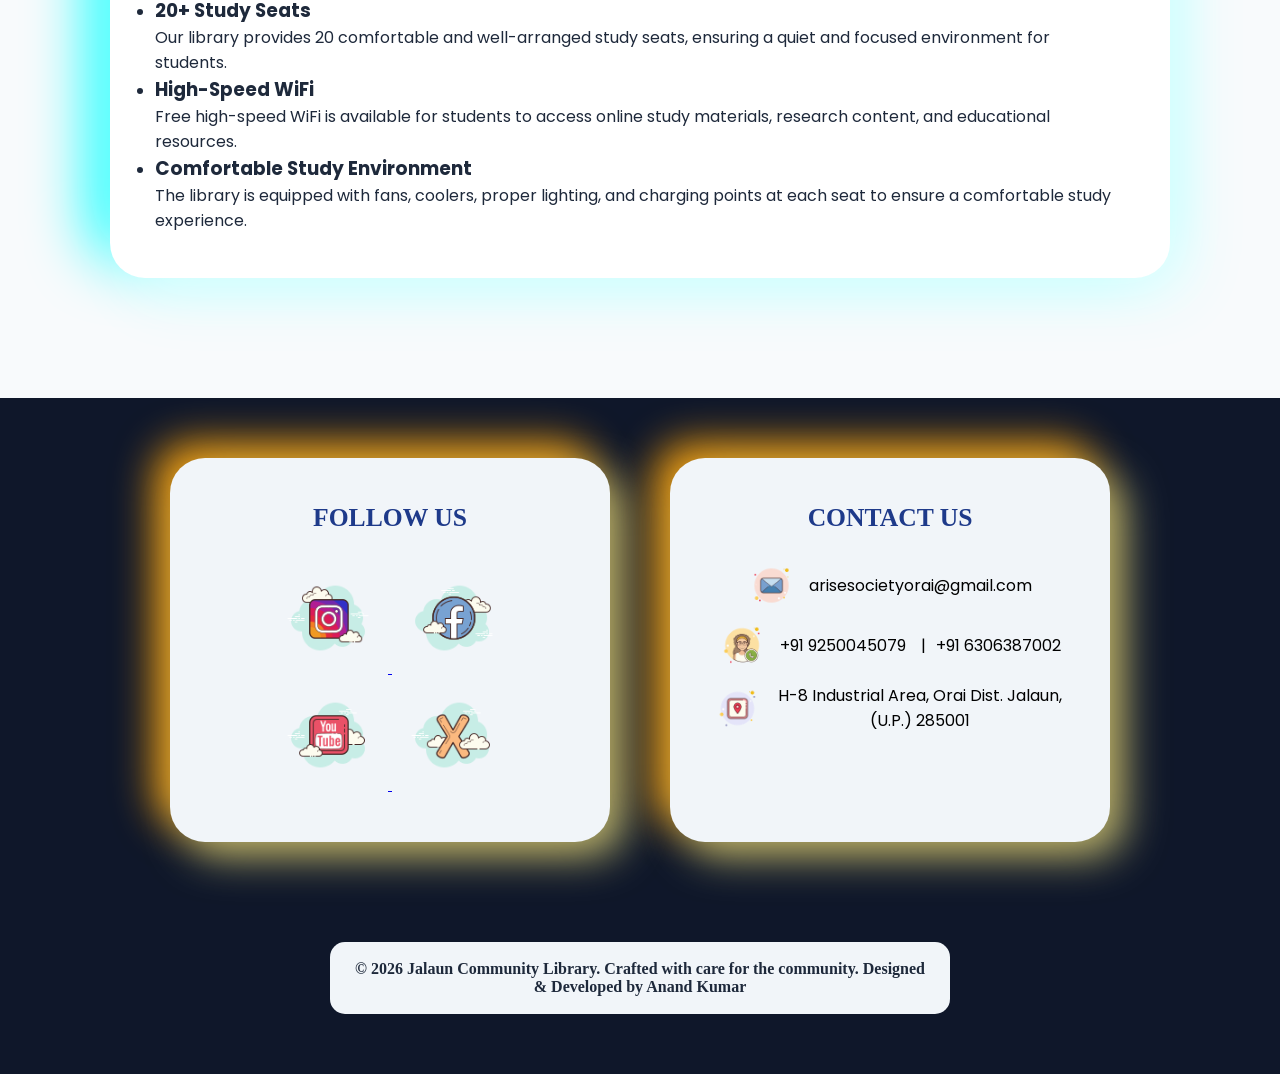
==== commit 2c678343: "Fix copyright notice in about.html Signed-off-by: Anand Kumar  <as1273534@gmail.com>" ====
--- a/about.html
+++ b/about.html
@@ -167,7 +167,7 @@
         <a href="https://www.instagram.com/jalauncommunitylibrary?igsh=MWRpZmloYWJ6ZzcyeA==" target="_blank">
           <img src="insta.png" alt="Jalaun Community Library Instagram">
         </a>
-        <a href="https://www.facebook.com" target="_blank">
+        <a href="https://www.facebook.com/profile.php?id=61581525892297" target="_blank">
           <img src="facebook.png" alt="Jalaun Community Library Facebook Page">
         </a>
         <a href="https://youtube.com/@arisesociety?si=My3WvKkJfpGWeTZT" target="_blank">
@@ -206,7 +206,8 @@
         </ul>
       </section>
       <div class="copyright">
-        <span>&copy; 2026 Jalaun Community Library. Crafted with care for the community.
+        &copy; 2026 Jalaun Community Library. Crafted with care for the community.
+        <span class="creator">Designed & Developed by Anand Kumar
         </span>
       </div>
     </footer>
--- a/style.css
+++ b/style.css
@@ -324,10 +324,14 @@
     font-weight: 600;
     width: 50%;
     margin: auto;
-}
-.copyright span{
     font-family: fantasy;
 }
+
+.creator{
+    font-family: cursive;
+    font-weight: bold;
+}
+
 /* --- Advanced Keyframes --- */
 @keyframes gradientMove {
     0% { background-position: 0% 50%; }
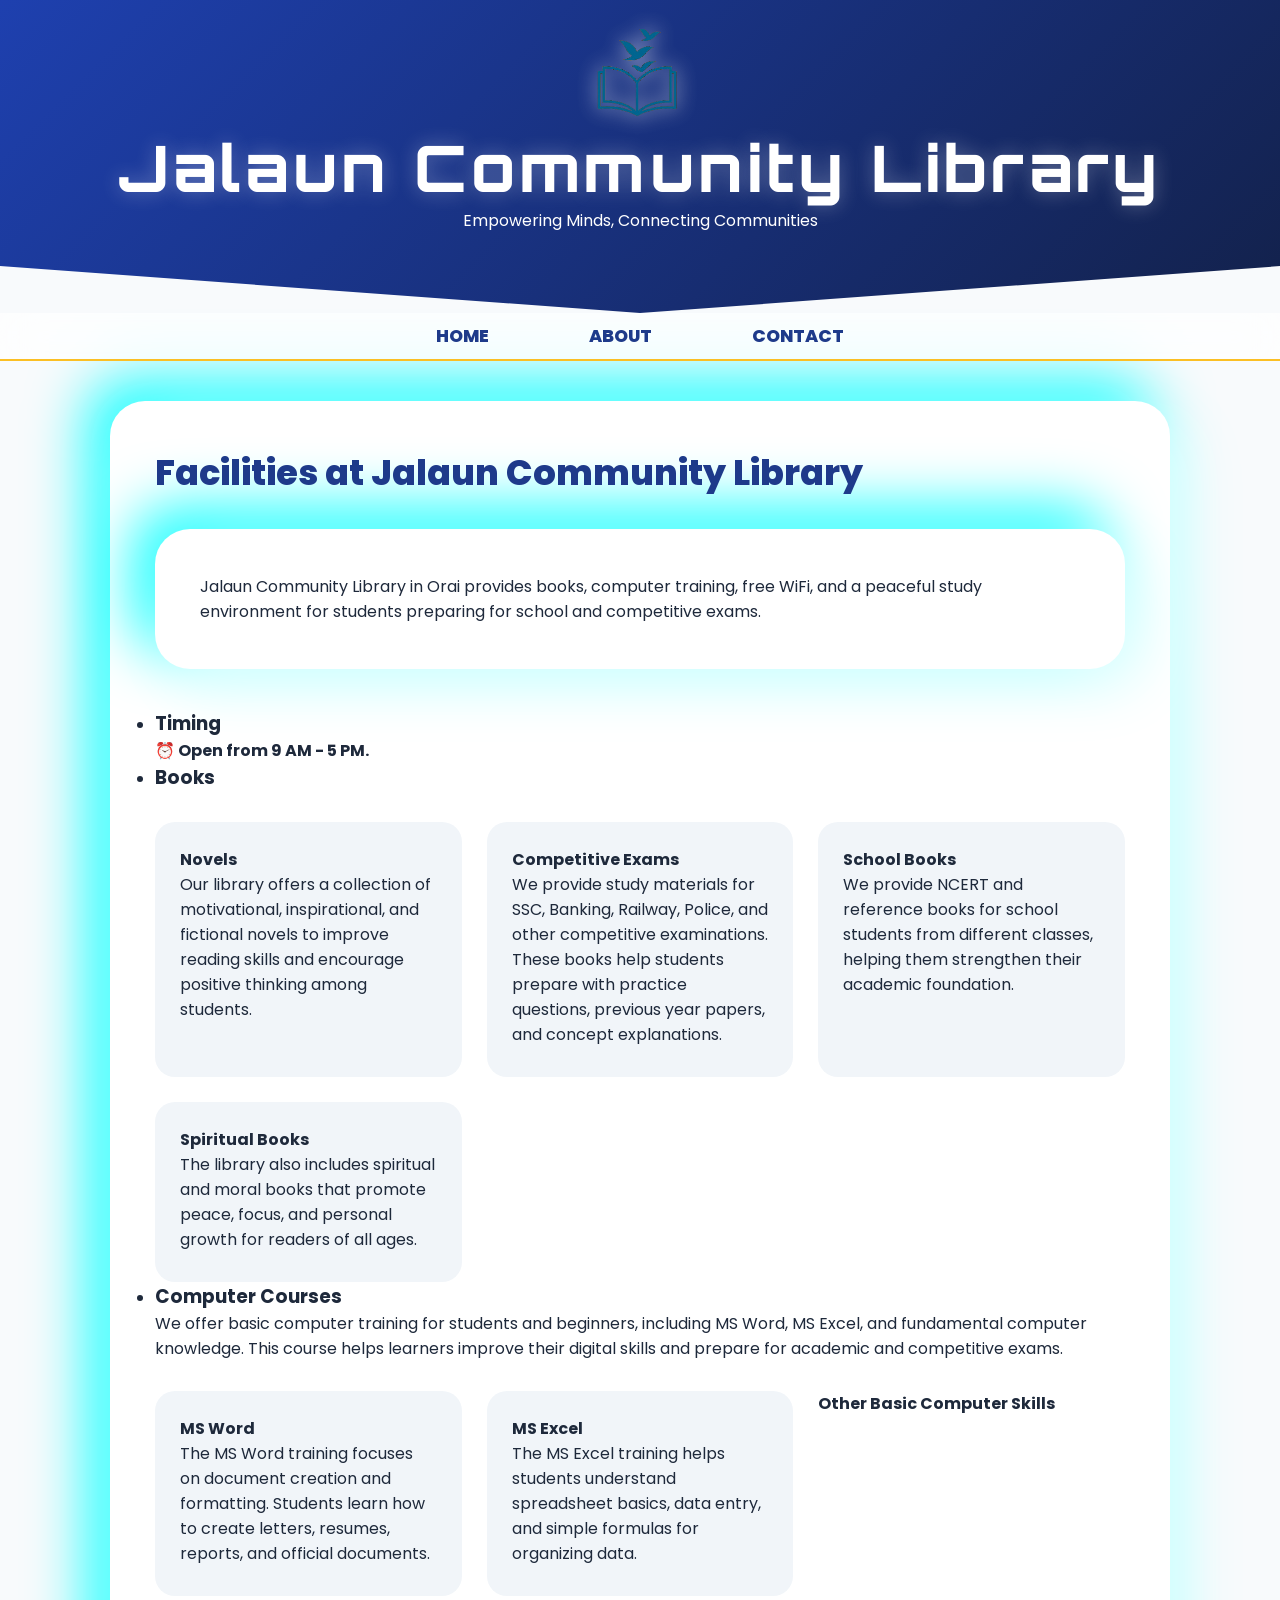
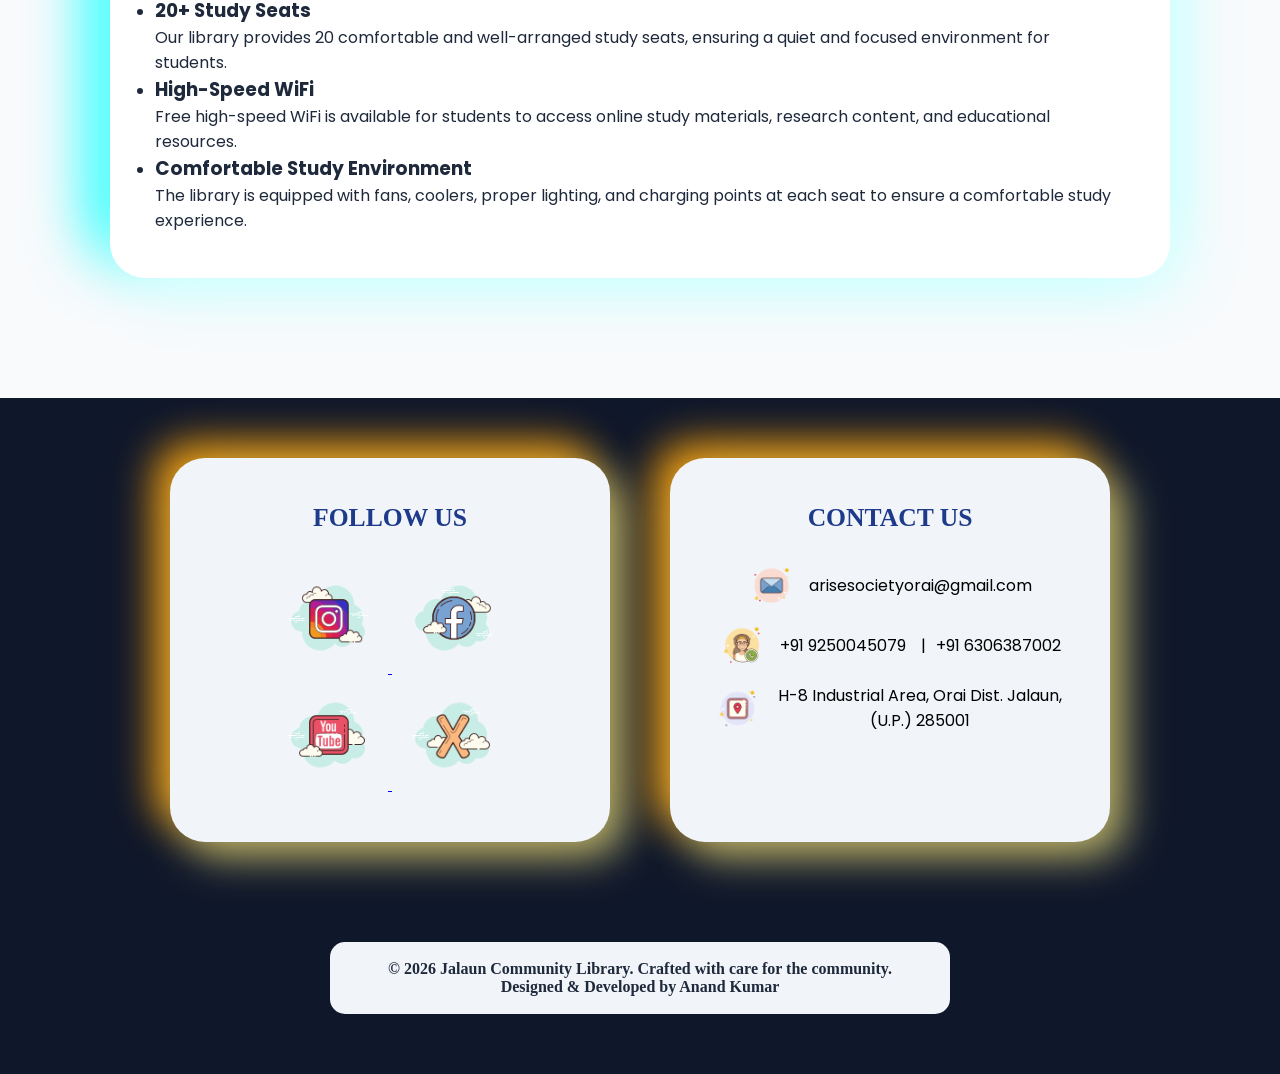
==== commit 4b1a6163: "Fix copyright line formatting in about.html Signed-off-by: Anand Kumar  <as1273534@gmail.com>" ====
--- a/about.html
+++ b/about.html
@@ -206,7 +206,7 @@
         </ul>
       </section>
       <div class="copyright">
-        &copy; 2026 Jalaun Community Library. Crafted with care for the community.
+        &copy; 2026 Jalaun Community Library. Crafted with care for the community.<br>
         <span class="creator">Designed & Developed by Anand Kumar
         </span>
       </div>
